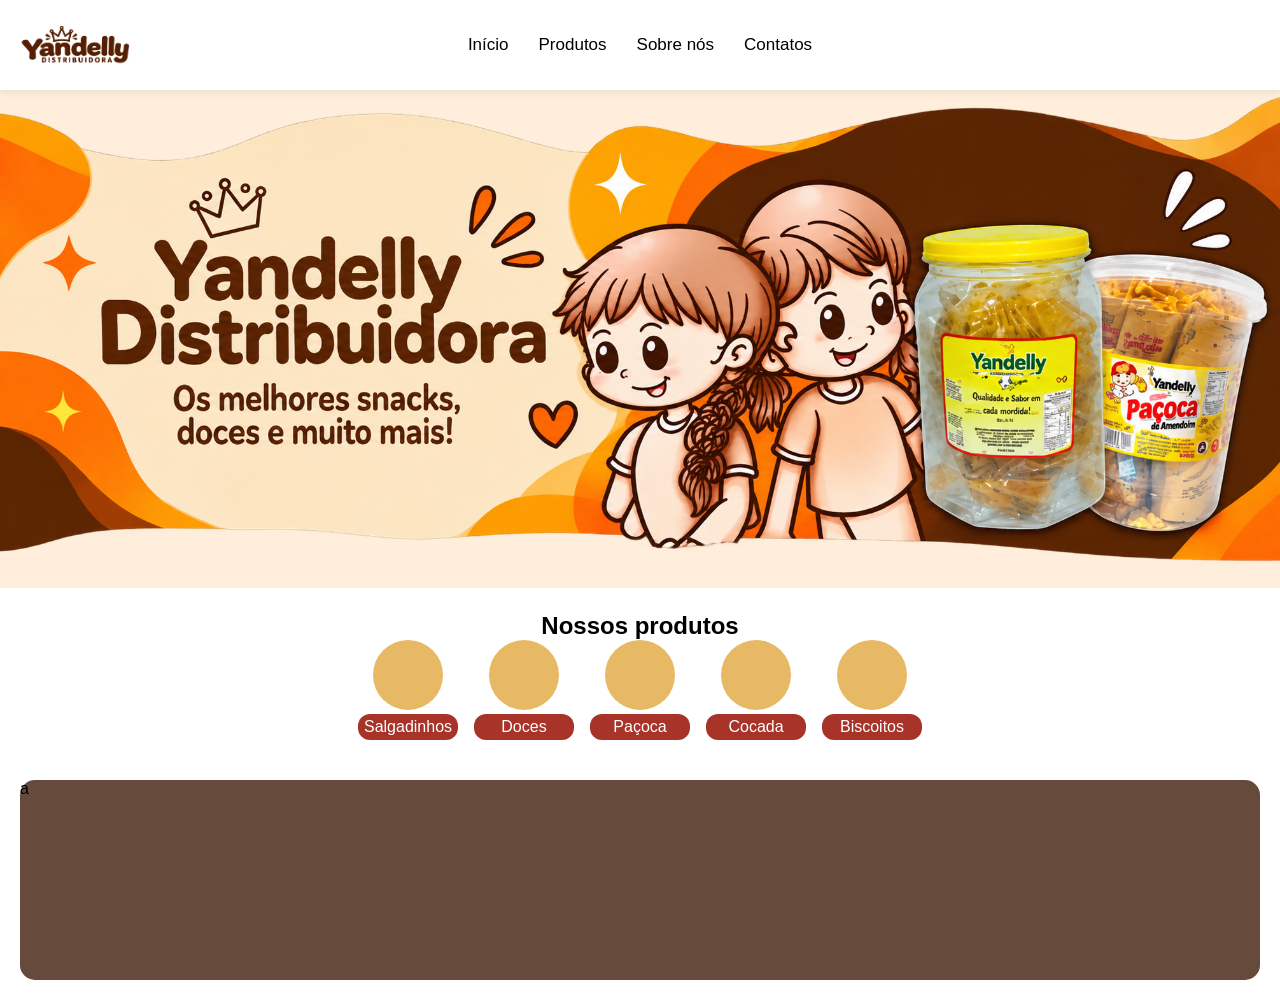
==== index.html @ afb9e77e "mudanças na página inicial" ====
<!DOCTYPE html>
<html lang="pt-br">
<head>
    <meta charset="UTF-8">
    <meta name="viewport" content="width=device-width, initial-scale=1.0">
    <link rel="stylesheet" href="style.css">
    <title></title>
</head>
<body>
    
    <header>
        <a href="index.html" class="logo-link"><img src="imagens/Logo Yanelly Distribuidora com Coroa.webp" alt="" id="logo"></a>
        <nav>
            <a href="./index.html" class="link-nav">Início</a>
            <a href="./" class="link-nav">Produtos</a>
            <a href="./sobrenos.html" class="link-nav">Sobre nós</a>
            <a href="./" class="link-nav">Contatos</a>
        </nav>
    </header>
    <main>
        <section>
           <img src="./imagens/Banner Yandelly_ Doces e Snacks.webp" id="banner"> 
        </section>
         <div class="container">
      <section id="categorias">
  <h2>Nossos produtos</h2>

  <ul class="categorias">
    <li>
      <span class="icone"></span>
      <span class="nome">Salgadinhos</span>
    </li>
    <li>
      <span class="icone"></span>
      <span class="nome">Doces</span>
    </li>
    <li>
      <span class="icone"></span>
      <span class="nome">Paçoca</span>
    </li>
    <li>
      <span class="icone"></span>
      <span class="nome">Cocada</span>
    </li>
    <li>
      <span class="icone"></span>
      <span class="nome">Biscoitos</span>
    </li>
  </ul>
</section>


        <section>
            <article id="ofertas">
                a
            </article>
        </section>
    </main>
    <footer>

    </footer>

    <script src="main.js"></script>
</body>
</html>
---- style.css ----
*{
    margin: 0;
    padding: 0;
    box-sizing: border-box;
}

body{
    background-color: #ffffff;
    padding-top: 90px;
    font-family: Arial, Helvetica, sans-serif;
}
header{
    background-color: #ffffff;
    display: flex;
    align-items: center;
    justify-content: center;
    position: fixed;
    top: 0;
    left: 0;
    width: 100%;
    height: 90px;
    z-index: 1000;
    box-shadow: 0 2px 8px rgb(0 0 0 / 8%);
}

.logo-link{
    position: absolute;
    left: 20px;
    top: 50%;
    transform: translateY(-50%);
}

nav{
    display: flex;
    gap: 20px;
    align-items: center;
}

#logo{
    width: 110px;
    height: auto;
    display: block;
}

.link-nav{
    text-decoration: none;
    color: rgb(0, 0, 0);   
    padding: 5px;
    align-items: center;
    font-size: 17px;
}

.link-nav:hover{
    background-color: hsl(32, 100%, 55%);
    color: white;
    border-radius: 10px;
    padding: 5px;
    
}

#banner{
    width: 100%;
    background-color: #FEEEDB;
}

h2{
    text-align: center;
}

#ofertas{
    background-color: #664b3c;
    margin: 20px;
    height: 200px;
    border-radius: 15px;
}

/*categorias*/
#categorias {
  padding: 20px;
  text-align: center;
}

.categorias {
  display: flex;
  justify-content: center;
  flex-wrap: wrap;
  gap: 16px;
  padding: 0;
  list-style: none;
}

.categorias li {
  width: 100px;
}

.categorias .icone {
  display: block;
  width: 70px;
  height: 70px;
  margin: 0 auto 4px;
  border-radius: 50%;
  background-color: #e7b965;
  font-size: 32px;
  line-height: 70px;
}

.categorias .nome {
  display: block;
  padding: 4px;
  border-radius: 12px;
  background-color: #a83329;
  color: white;
}
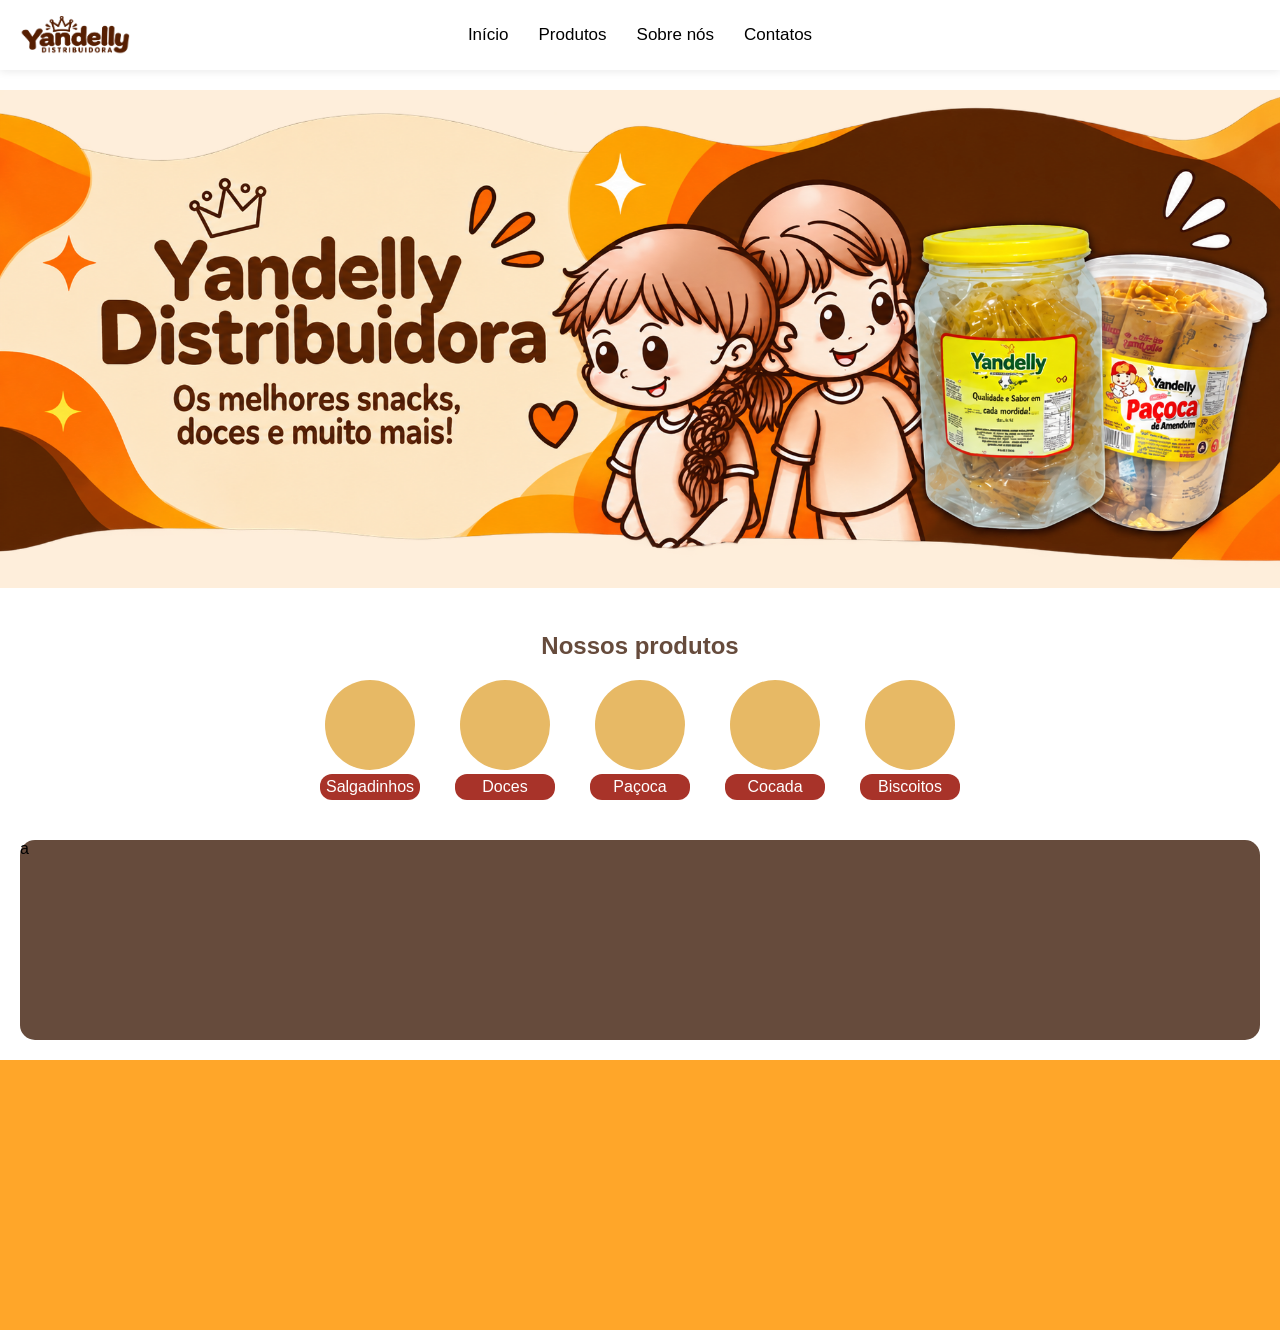
==== commit 5ff6b39a: "adiciona rodapé na página inicial" ====
--- a/index.html
+++ b/index.html
@@ -1,65 +1,70 @@
 <!DOCTYPE html>
 <html lang="pt-br">
+
 <head>
-    <meta charset="UTF-8">
-    <meta name="viewport" content="width=device-width, initial-scale=1.0">
-    <link rel="stylesheet" href="style.css">
-    <title></title>
+  <meta charset="UTF-8">
+  <meta name="viewport" content="width=device-width, initial-scale=1.0">
+  <link rel="stylesheet" href="style.css">
+  <title></title>
 </head>
+
 <body>
-    
-    <header>
-        <a href="index.html" class="logo-link"><img src="imagens/Logo Yanelly Distribuidora com Coroa.webp" alt="" id="logo"></a>
-        <nav>
-            <a href="./index.html" class="link-nav">Início</a>
-            <a href="./" class="link-nav">Produtos</a>
-            <a href="./sobrenos.html" class="link-nav">Sobre nós</a>
-            <a href="./" class="link-nav">Contatos</a>
-        </nav>
-    </header>
-    <main>
-        <section>
-           <img src="./imagens/Banner Yandelly_ Doces e Snacks.webp" id="banner"> 
-        </section>
-         <div class="container">
+
+  <header>
+    <a href="index.html" class="logo-link"><img src="imagens/Logo Yanelly Distribuidora com Coroa.webp" alt=""
+        id="logo"></a>
+    <nav>
+      <a href="./index.html" class="link-nav">Início</a>
+      <a href="./" class="link-nav">Produtos</a>
+      <a href="./sobrenos.html" class="link-nav">Sobre nós</a>
+      <a href="./" class="link-nav">Contatos</a>
+    </nav>
+  </header>
+  <main>
+    <section>
+      <img src="./imagens/Banner Yandelly_ Doces e Snacks.webp" id="banner">
+    </section>
+
+    <div class="container">
       <section id="categorias">
-  <h2>Nossos produtos</h2>
+        <h2 id="titulo-categorias">Nossos produtos</h2>
 
-  <ul class="categorias">
-    <li>
-      <span class="icone"></span>
-      <span class="nome">Salgadinhos</span>
-    </li>
-    <li>
-      <span class="icone"></span>
-      <span class="nome">Doces</span>
-    </li>
-    <li>
-      <span class="icone"></span>
-      <span class="nome">Paçoca</span>
-    </li>
-    <li>
-      <span class="icone"></span>
-      <span class="nome">Cocada</span>
-    </li>
-    <li>
-      <span class="icone"></span>
-      <span class="nome">Biscoitos</span>
-    </li>
-  </ul>
-</section>
+        <ul class="categorias">
+          <li>
+            <span class="icone"></span>
+            <span class="nome">Salgadinhos</span>
+          </li>
+          <li>
+            <span class="icone"></span>
+            <span class="nome">Doces</span>
+          </li>
+          <li>
+            <span class="icone"></span>
+            <span class="nome">Paçoca</span>
+          </li>
+          <li>
+            <span class="icone"></span>
+            <span class="nome">Cocada</span>
+          </li>
+          <li>
+            <span class="icone"></span>
+            <span class="nome">Biscoitos</span>
+          </li>
+        </ul>
+      </section>
 
 
-        <section>
-            <article id="ofertas">
-                a
-            </article>
-        </section>
-    </main>
-    <footer>
+      <section>
+        <article id="ofertas">
+          a
+        </article>
+      </section>
+  </main>
+  <footer>
 
-    </footer>
+  </footer>
 
-    <script src="main.js"></script>
+  <script src="main.js"></script>
 </body>
-</html>
+
+</html>
--- a/style.css
+++ b/style.css
@@ -18,7 +18,7 @@
     top: 0;
     left: 0;
     width: 100%;
-    height: 90px;
+    height: 70px;
     z-index: 1000;
     box-shadow: 0 2px 8px rgb(0 0 0 / 8%);
 }
@@ -51,7 +51,7 @@
 }
 
 .link-nav:hover{
-    background-color: hsl(32, 100%, 55%);
+    background-color: #ffa629;
     color: white;
     border-radius: 10px;
     padding: 5px;
@@ -84,7 +84,7 @@
   display: flex;
   justify-content: center;
   flex-wrap: wrap;
-  gap: 16px;
+  gap: 35px;
   padding: 0;
   list-style: none;
 }
@@ -95,13 +95,17 @@
 
 .categorias .icone {
   display: block;
-  width: 70px;
-  height: 70px;
+  width: 90px;
+  height: 90px;
   margin: 0 auto 4px;
   border-radius: 50%;
   background-color: #e7b965;
   font-size: 32px;
   line-height: 70px;
+}
+
+.categorias .icone:hover{
+    transform: scale(1.1);
 }
 
 .categorias .nome {
@@ -111,4 +115,14 @@
   background-color: #a83329;
   color: white;
 }
- + 
+#titulo-categorias{
+    margin: 20px 0 20px;
+    color: #664b3c;
+}
+
+/*-------rodapé------*/
+footer{
+    background-color: #ffa629;
+    height: 30vh;
+}
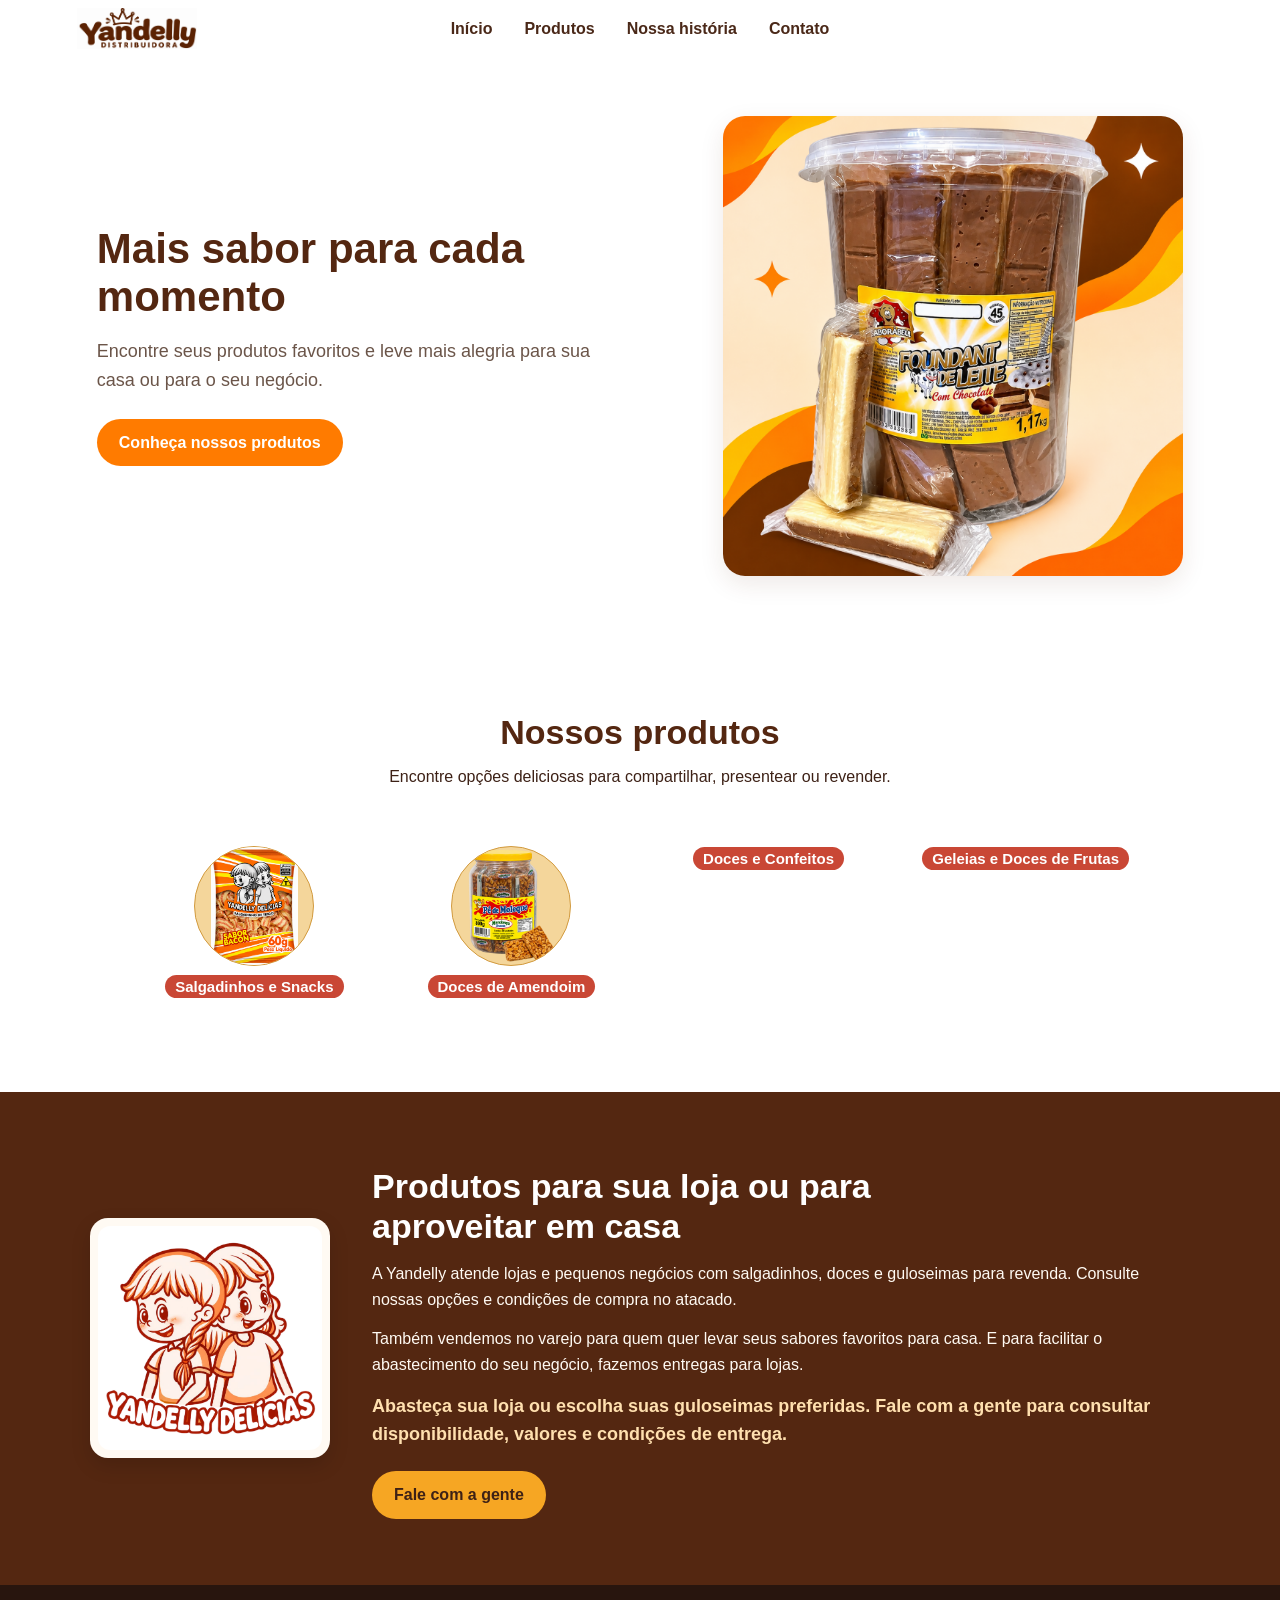
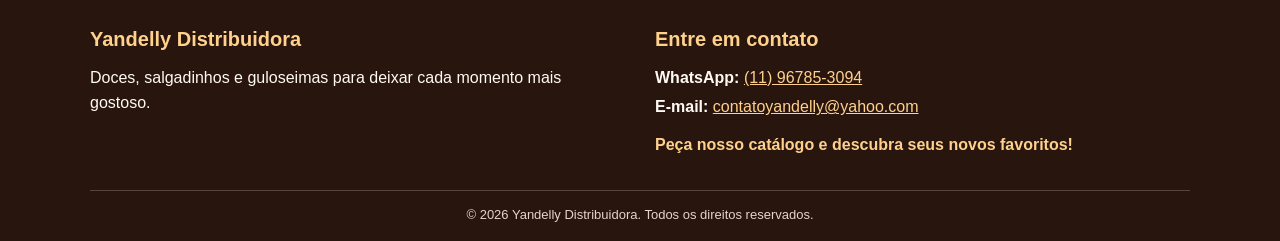
==== commit f0e75acd: "mudança na página inicial" ====
--- a/index.html
+++ b/index.html
@@ -1,70 +1,102 @@
 <!DOCTYPE html>
 <html lang="pt-br">
+<head>
+    <meta charset="UTF-8">
+    <meta name="viewport" content="width=device-width, initial-scale=1.0">
+    <meta name="description" content="Conheça os salgadinhos, doces e guloseimas da Yandelly Distribuidora.">
+    <link rel="shortcut icon" href="imagens/logo-favicon.png" type="image/x-icon">
+    <link rel="stylesheet" href="style.css">
+    <title>Yandelly Distribuidora | Doces e Snacks</title>
+</head>
+<body>
+    <header class="topo">
+        <a href="index.html#inicio" class="logo-link">
+            <img src="imagens/logo.png" alt="Yandelly Distribuidora" id="logo">
+        </a>
 
-<head>
-  <meta charset="UTF-8">
-  <meta name="viewport" content="width=device-width, initial-scale=1.0">
-  <link rel="stylesheet" href="style.css">
-  <title></title>
-</head>
+        <nav>
+            <a href="index.html#inicio" class="link-nav">Início</a>
+            <a href="produtos.html" class="link-nav">Produtos</a>
+            <a href="sobrenos.html" class="link-nav">Nossa história</a>
+            <a href="contato.html" class="link-nav">Contato</a>
+        </nav>
+    </header>
 
-<body>
+    <main>
+        <section class="inicio" id="inicio">
+            <div class="texto-inicio">
+                <h1>Mais sabor para cada momento</h1>
+                <p class="descricao-inicio">Encontre seus produtos favoritos e leve mais alegria para sua casa ou para o seu negócio.</p>
+                <a href="produtos.html" class="botao">Conheça nossos produtos</a>
+            </div>
 
-  <header>
-    <a href="index.html" class="logo-link"><img src="imagens/Logo Yanelly Distribuidora com Coroa.webp" alt=""
-        id="logo"></a>
-    <nav>
-      <a href="./index.html" class="link-nav">Início</a>
-      <a href="./" class="link-nav">Produtos</a>
-      <a href="./sobrenos.html" class="link-nav">Sobre nós</a>
-      <a href="./" class="link-nav">Contatos</a>
-    </nav>
-  </header>
-  <main>
-    <section>
-      <img src="./imagens/Banner Yandelly_ Doces e Snacks.webp" id="banner">
-    </section>
+            <div class="imagem-inicio">
+                <img src="imagens/Pote de Chocolate em Fundo Vibrante.png" alt="Pote de fondant de leite com chocolate da Yandelly">
+            </div>
+        </section>
 
-    <div class="container">
-      <section id="categorias">
-        <h2 id="titulo-categorias">Nossos produtos</h2>
+        <section class="secao-produtos" id="produtos">
+            <div class="titulo-secao">
+                <h2>Nossos produtos</h2>
+                <p>Encontre opções deliciosas para compartilhar, presentear ou revender.</p>
+            </div>
 
-        <ul class="categorias">
-          <li>
-            <span class="icone"></span>
-            <span class="nome">Salgadinhos</span>
-          </li>
-          <li>
-            <span class="icone"></span>
-            <span class="nome">Doces</span>
-          </li>
-          <li>
-            <span class="icone"></span>
-            <span class="nome">Paçoca</span>
-          </li>
-          <li>
-            <span class="icone"></span>
-            <span class="nome">Cocada</span>
-          </li>
-          <li>
-            <span class="icone"></span>
-            <span class="nome">Biscoitos</span>
-          </li>
-        </ul>
-      </section>
+            <ul class="categorias">
+                <li>
+                    <a class="categoria-link" href="produtos.html#salgadinhos">
+                        <img class="categoria-foto" src="imagens/yandelly-bacon.png" alt="Salgadinho de trigo sabor bacon">
+                        <span class="categoria-nome">Salgadinhos e Snacks</span>
+                    </a>
+                </li>
+                <li>
+                    <a class="categoria-link" href="produtos.html#amendoim">
+                        <img class="categoria-foto" src="imagens/Pote de Pé de Moleque Mendonça Sweets.png" alt="Pote de pé de moleque">
+                        <span class="categoria-nome">Doces de Amendoim</span>
+                    </a>
+                </li>
+                <li>
+                    <a class="categoria-link" href="produtos.html#confeitos">
+                        <span class="categoria-nome">Doces e Confeitos</span>
+                    </a>
+                </li>
+                <li>
+                    <a class="categoria-link" href="produtos.html#frutas">
+                        <span class="categoria-nome">Geleias e Doces de Frutas</span>
+                    </a>
+                </li>
+            </ul>
+        </section>
 
+        <section class="servicos" id="servicos">
+            <div class="servicos-conteudo">
+                <div class="imagem-empresa">
+                    <img src="imagens/logo-desenho.png" alt="Ilustração que representa a marca Yandelly">
+                </div>
+                <div class="texto-servicos">
+                    <h2>Produtos para sua loja ou para aproveitar em casa</h2>
+                    <p>A Yandelly atende lojas e pequenos negócios com salgadinhos, doces e guloseimas para revenda. Consulte nossas opções e condições de compra no atacado.</p>
+                    <p>Também vendemos no varejo para quem quer levar seus sabores favoritos para casa. E para facilitar o abastecimento do seu negócio, fazemos entregas para lojas.</p>
+                    <p class="frase-venda">Abasteça sua loja ou escolha suas guloseimas preferidas. Fale com a gente para consultar disponibilidade, valores e condições de entrega.</p>
+                    <a href="contato.html" class="botao botao-claro">Fale com a gente</a>
+                </div>
+            </div>
+        </section>
+    </main>
 
-      <section>
-        <article id="ofertas">
-          a
-        </article>
-      </section>
-  </main>
-  <footer>
-
-  </footer>
-
-  <script src="main.js"></script>
+    <footer id="contato">
+        <div class="rodape-conteudo">
+            <div>
+                <h2>Yandelly Distribuidora</h2>
+                <p>Doces, salgadinhos e guloseimas para deixar cada momento mais gostoso.</p>
+            </div>
+            <div class="contatos">
+                <h2>Entre em contato</h2>
+                <p><strong>WhatsApp:</strong> <a href="https://wa.me/5511967853094">(11) 96785-3094</a></p>
+                <p><strong>E-mail:</strong> <a href="mailto:contatoyandelly@yahoo.com">contatoyandelly@yahoo.com</a></p>
+                <p class="convite">Peça nosso catálogo e descubra seus novos favoritos!</p>
+            </div>
+        </div>
+        <p class="copyright">© 2026 Yandelly Distribuidora. Todos os direitos reservados.</p>
+    </footer>
 </body>
-
-</html>+</html>
--- a/style.css
+++ b/style.css
@@ -1,128 +1,406 @@
-*{
+* {
     margin: 0;
     padding: 0;
     box-sizing: border-box;
 }
 
-body{
+
+body {
     background-color: #ffffff;
-    padding-top: 90px;
+    color: #3d2116;
     font-family: Arial, Helvetica, sans-serif;
-}
-header{
+    line-height: 1.6;
+}
+
+/* Mantém o topo no mesmo tom creme do banner. */
+.topo {
     background-color: #ffffff;
+    display: grid;
+    align-items: center;
+    justify-content: space-between;
+    gap: 24px;
+    grid-template-columns: 1fr auto 1fr;
+    padding: 8px 6%;
+    position: sticky;
+    top: 0;
+    z-index: 10;
+}
+
+.logo-link {
+    display: block;
+    grid-column: 1;
+}
+
+#logo {
+    display: block;
+    width: 120px;
+    height: auto;
+}
+
+nav {
     display: flex;
     align-items: center;
+    gap: 12px;
+}
+
+.topo nav {
+    grid-column: 2;
+    justify-self: center;
+}
+
+.link-nav {
+    color: #4a2818;
+    font-size: 16px;
+    font-weight: bold;
+    padding: 8px 10px;
+    text-decoration: none;
+}
+
+.link-nav:hover {
+    background-color: #ff9100;
+    border-radius: 15px;
+    color: #ffffff;
+}
+
+.inicio {
+    align-items: center;
+    display: grid;
+    gap: 48px;
+    grid-template-columns: 1fr 1fr;
+    margin: 0 auto;
+    max-width: 1240px;
+    padding: 58px 6%;
+}
+
+.texto-inicio {
+    max-width: 500px;
+}
+
+.texto-inicio h1 {
+    color: #542711;
+    font-size: 42px;
+    line-height: 1.15;
+    margin-bottom: 16px;
+}
+
+.descricao-inicio {
+    color: #6b5549;
+    font-size: 18px;
+    margin-bottom: 24px;
+}
+
+.imagem-inicio {
+    justify-self: end;
+    max-width: 460px;
+    width: 100%;
+}
+
+.imagem-inicio img {
+    display: block;
+    width: 100%;
+    height: auto;
+    border-radius: 22px;
+    box-shadow: 0 8px 24px #5427111a;
+}
+
+.botao {
+    background-color: #ff7b00;
+    border-radius: 24px;
+    color: #ffffff;
+    display: inline-block;
+    font-weight: bold;
+    padding: 11px 22px;
+    text-decoration: none;
+}
+
+.botao:hover {
+    background-color: #70290d;
+}
+
+.secao-produtos {
+    margin: 0 auto;
+    max-width: 1200px;
+    padding: 70px 6%;
+}
+
+.titulo-secao {
+    margin: 0 auto 34px;
+    max-width: 650px;
+    text-align: center;
+}
+
+.titulo-secao h2,
+.servicos h2 {
+    color: #542711;
+    font-size: 34px;
+    line-height: 1.2;
+    margin: 8px 0 12px;
+}
+
+.categorias {
+    border-radius: 20px;
+    display: grid;
+    gap: 18px;
+    grid-template-columns: repeat(4, 1fr);
+    list-style: none;
+    padding: 22px 18px;
+}
+
+.categorias li {
+    display: flex;
     justify-content: center;
-    position: fixed;
-    top: 0;
-    left: 0;
+}
+
+.categoria-link {
+    display: block;
+    text-decoration: none;
+}
+
+.categoria-foto {
+    background-color: #f4d69b;
+    border: 1px solid #d29b40;
+    border-radius: 50%;
+    display: block;
+    height: 120px;
+    margin: 0 auto 8px;
+    object-fit: contain;
+    width: 120px;
+}
+
+.categoria-nome {
+    background-color: #c94735;
+    border-radius: 18px;
+    color: #ffffff;
+    font-size: 15px;
+    font-weight: bold;
+    min-width: 110px;
+    padding: 3px 10px;
+    text-align: center;
+}
+
+.categoria-link:hover .categoria-nome {
+    background-color: #ff7b00;
+}
+
+
+
+.servicos {
+    background-color: #542711;
+    color: #fffaf3;
+    padding: 66px 6%;
+}
+
+.servicos-conteudo {
+    align-items: center;
+    display: grid;
+    gap: 42px;
+    grid-template-columns: 240px 1fr;
+    margin: 0 auto;
+    max-width: 1100px;
+}
+
+.imagem-empresa {
+    background-color: #fffaf3;
+    border-radius: 18px;
+    box-shadow: 0 8px 20px #00000022;
+    height: 240px;
+    overflow: hidden;
+    padding: 8px;
+    width: 240px;
+}
+
+.imagem-empresa img {
+    border-radius: 12px;
+    display: block;
+    height: 100%;
+    object-fit: cover;
+    object-position: center;
     width: 100%;
-    height: 70px;
-    z-index: 1000;
-    box-shadow: 0 2px 8px rgb(0 0 0 / 8%);
-}
-
-.logo-link{
-    position: absolute;
-    left: 20px;
-    top: 50%;
-    transform: translateY(-50%);
-}
-
-nav{
-    display: flex;
-    gap: 20px;
-    align-items: center;
-}
-
-#logo{
-    width: 110px;
-    height: auto;
-    display: block;
-}
-
-.link-nav{
-    text-decoration: none;
-    color: rgb(0, 0, 0);   
-    padding: 5px;
-    align-items: center;
-    font-size: 17px;
-}
-
-.link-nav:hover{
-    background-color: #ffa629;
-    color: white;
-    border-radius: 10px;
-    padding: 5px;
-    
-}
-
-#banner{
-    width: 100%;
-    background-color: #FEEEDB;
-}
-
-h2{
+}
+
+.texto-servicos {
+    margin: 0;
+    max-width: 850px;
+}
+
+.servicos h2 {
+    color: #ffffff;
+    max-width: 620px;
+}
+
+.texto-servicos > p {
+    margin: 14px 0;
+}
+
+.frase-venda {
+    color: #ffe0af;
+    font-size: 18px;
+    font-weight: bold;
+}
+
+.botao-claro {
+    background-color: #f6a623;
+    color: #3d2116;
+    margin-top: 8px;
+}
+
+.botao-claro:hover {
+    background-color: #ffd18d;
+}
+
+footer {
+    background-color: #28150e;
+    color: #fffaf3;
+    padding: 38px 6% 16px;
+}
+
+footer a {
+    color: #ffd18d;
+}
+
+.rodape-conteudo {
+    display: grid;
+    gap: 30px;
+    grid-template-columns: 1fr 1fr;
+    margin: 0 auto;
+    max-width: 1100px;
+}
+
+.rodape-conteudo h2 {
+    color: #ffd18d;
+    font-size: 20px;
+    margin-bottom: 10px;
+}
+
+.contatos p {
+    margin: 4px 0;
+}
+
+.convite {
+    color: #ffd18d;
+    font-weight: bold;
+    margin-top: 12px !important;
+}
+
+.copyright {
+    border-top: 1px solid #ffffff33;
+    color: #e5d5c9;
+    font-size: 13px;
+    margin: 28px auto 0;
+    max-width: 1100px;
+    padding-top: 14px;
     text-align: center;
 }
 
-#ofertas{
-    background-color: #664b3c;
-    margin: 20px;
-    height: 200px;
-    border-radius: 15px;
-}
-
-/*categorias*/
-#categorias {
-  padding: 20px;
-  text-align: center;
-}
-
-.categorias {
-  display: flex;
-  justify-content: center;
-  flex-wrap: wrap;
-  gap: 35px;
-  padding: 0;
-  list-style: none;
-}
-
-.categorias li {
-  width: 100px;
-}
-
-.categorias .icone {
-  display: block;
-  width: 90px;
-  height: 90px;
-  margin: 0 auto 4px;
-  border-radius: 50%;
-  background-color: #e7b965;
-  font-size: 32px;
-  line-height: 70px;
-}
-
-.categorias .icone:hover{
-    transform: scale(1.1);
-}
-
-.categorias .nome {
-  display: block;
-  padding: 4px;
-  border-radius: 12px;
-  background-color: #a83329;
-  color: white;
-}
- 
-#titulo-categorias{
-    margin: 20px 0 20px;
-    color: #664b3c;
-}
-
-/*-------rodapé------*/
-footer{
-    background-color: #ffa629;
-    height: 30vh;
-}+@media (max-width: 850px) {
+    .inicio {
+        gap: 30px;
+        grid-template-columns: 1fr;
+        padding: 44px 8%;
+    }
+
+    .texto-inicio {
+        margin: 0 auto;
+        max-width: 600px;
+        text-align: center;
+    }
+
+    .texto-inicio h1 {
+        font-size: 36px;
+    }
+
+    .imagem-inicio {
+        justify-self: center;
+        max-width: 420px;
+    }
+
+    .servicos-conteudo {
+        gap: 24px;
+        grid-template-columns: 200px 1fr;
+    }
+
+    .imagem-empresa {
+        height: 200px;
+        width: 200px;
+    }
+
+}
+
+@media (max-width: 760px) {
+    .categorias {
+        grid-template-columns: repeat(2, 1fr);
+    }
+}
+
+@media (max-width: 600px) {
+    .topo {
+        display: flex;
+        flex-direction: column;
+        gap: 4px;
+        padding: 8px 12px;
+    }
+
+    #logo {
+        width: 110px;
+    }
+
+    nav {
+        flex-wrap: wrap;
+        gap: 2px;
+        justify-content: center;
+    }
+
+    .link-nav {
+        font-size: 14px;
+        padding: 6px 8px;
+    }
+
+    .inicio {
+        gap: 24px;
+        padding: 34px 6%;
+    }
+
+    .texto-inicio h1 {
+        font-size: 30px;
+    }
+
+    .descricao-inicio {
+        font-size: 16px;
+    }
+
+    .imagem-inicio {
+        max-width: 400px;
+    }
+
+    .secao-produtos {
+        padding: 48px 6%;
+    }
+
+    .titulo-secao h2,
+    .servicos h2 {
+        font-size: 28px;
+    }
+
+    .categorias {
+        grid-template-columns: repeat(2, 1fr);
+    }
+
+    .servicos {
+        padding: 48px 7%;
+    }
+
+    .servicos-conteudo {
+        grid-template-columns: 1fr;
+        text-align: center;
+    }
+
+    .imagem-empresa {
+        height: 180px;
+        margin: 0 auto;
+        width: 180px;
+    }
+
+    .rodape-conteudo {
+        grid-template-columns: 1fr;
+    }
+}
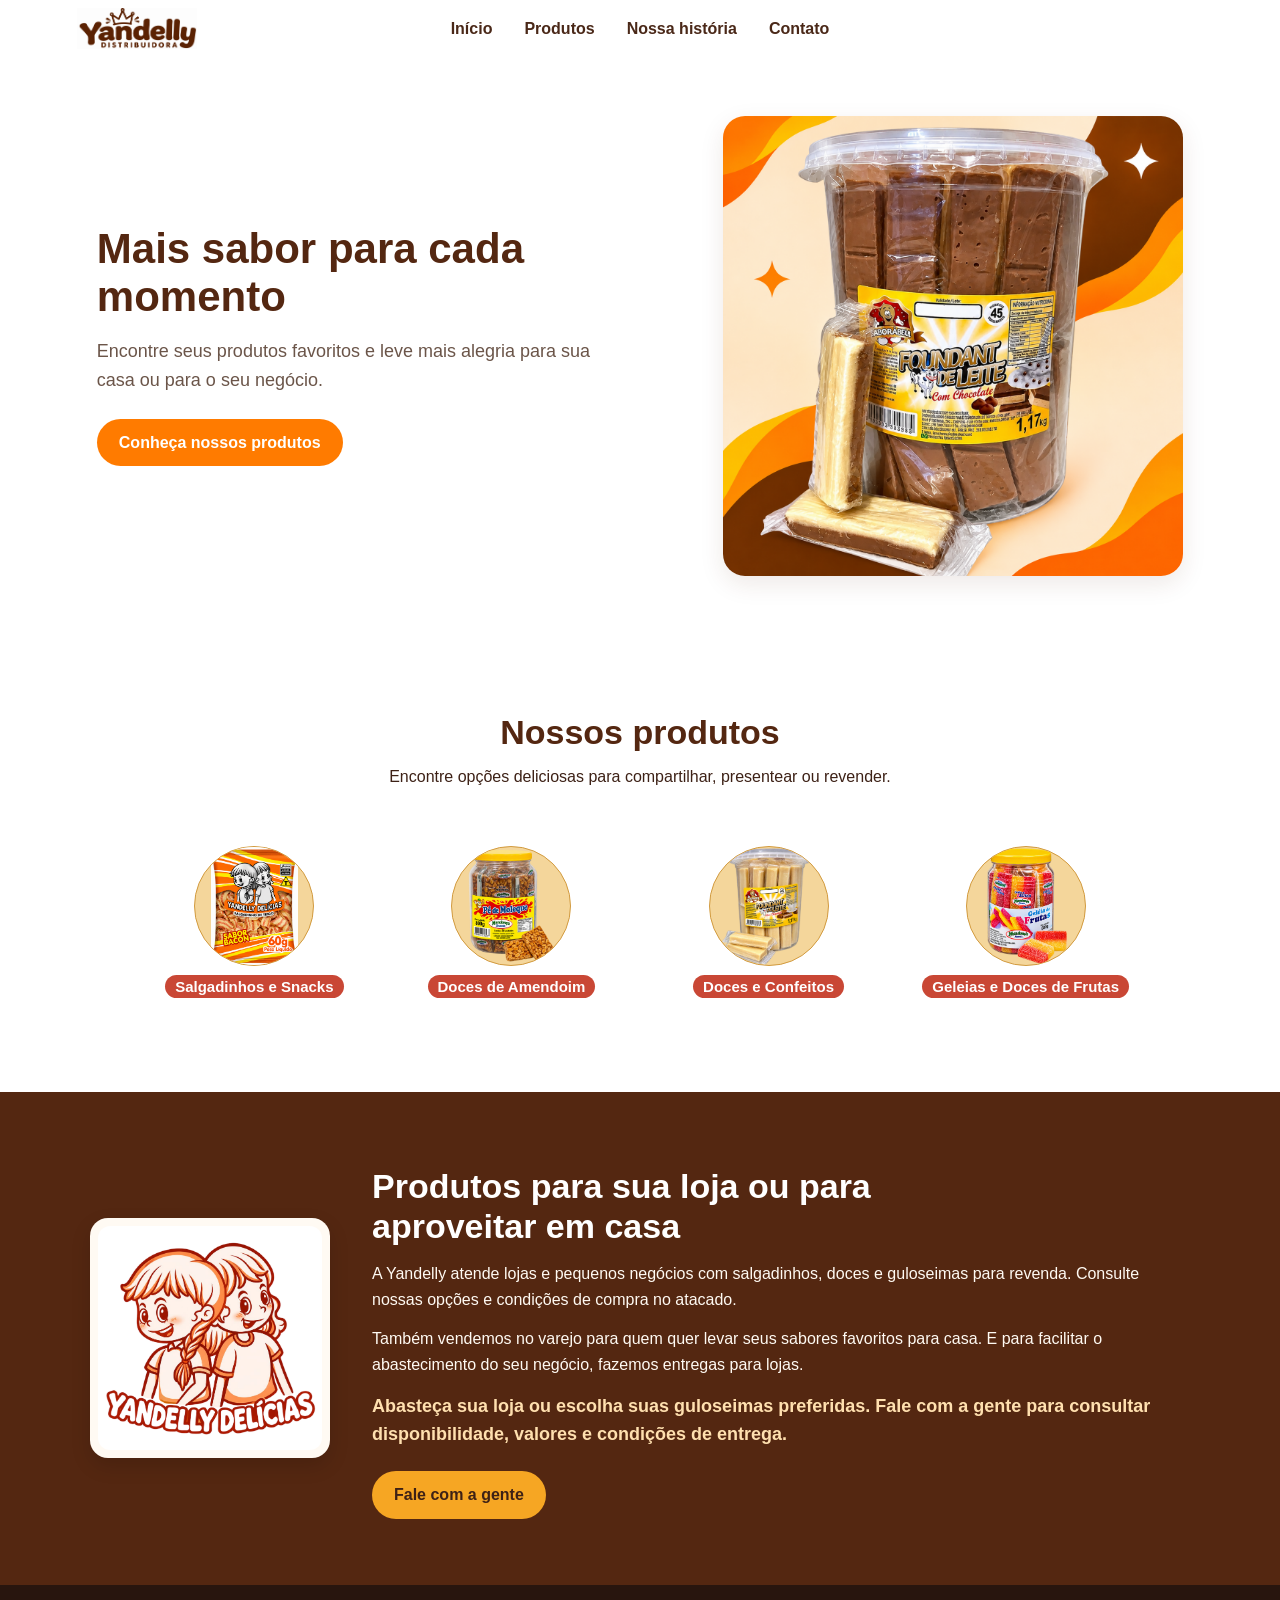
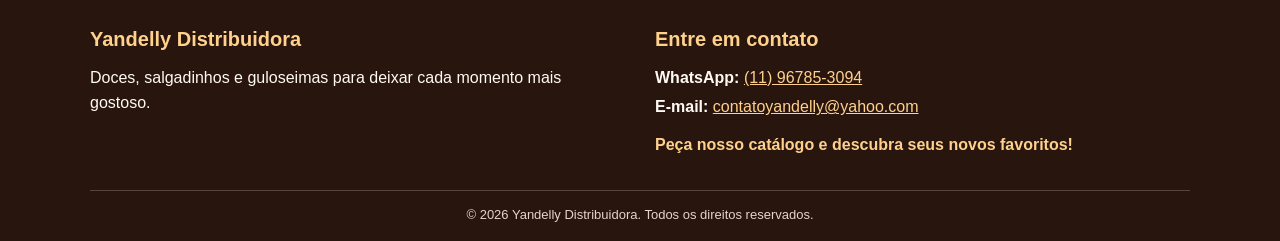
==== commit 961e11ea: "adiciona duas ultimas imagens na tela inicial" ====
--- a/index.html
+++ b/index.html
@@ -56,11 +56,13 @@
                 </li>
                 <li>
                     <a class="categoria-link" href="produtos.html#confeitos">
+                        <img class="categoria-foto" src="imagens/Pote de Fondant de Leite SABORABEL.png" alt="Pote de pé de moleque">
                         <span class="categoria-nome">Doces e Confeitos</span>
                     </a>
                 </li>
                 <li>
                     <a class="categoria-link" href="produtos.html#frutas">
+                      <img class="categoria-foto" src="imagens/Pote de Geleia de Frutas Colorida.png" alt="Pote de pé de moleque">
                         <span class="categoria-nome">Geleias e Doces de Frutas</span>
                     </a>
                 </li>
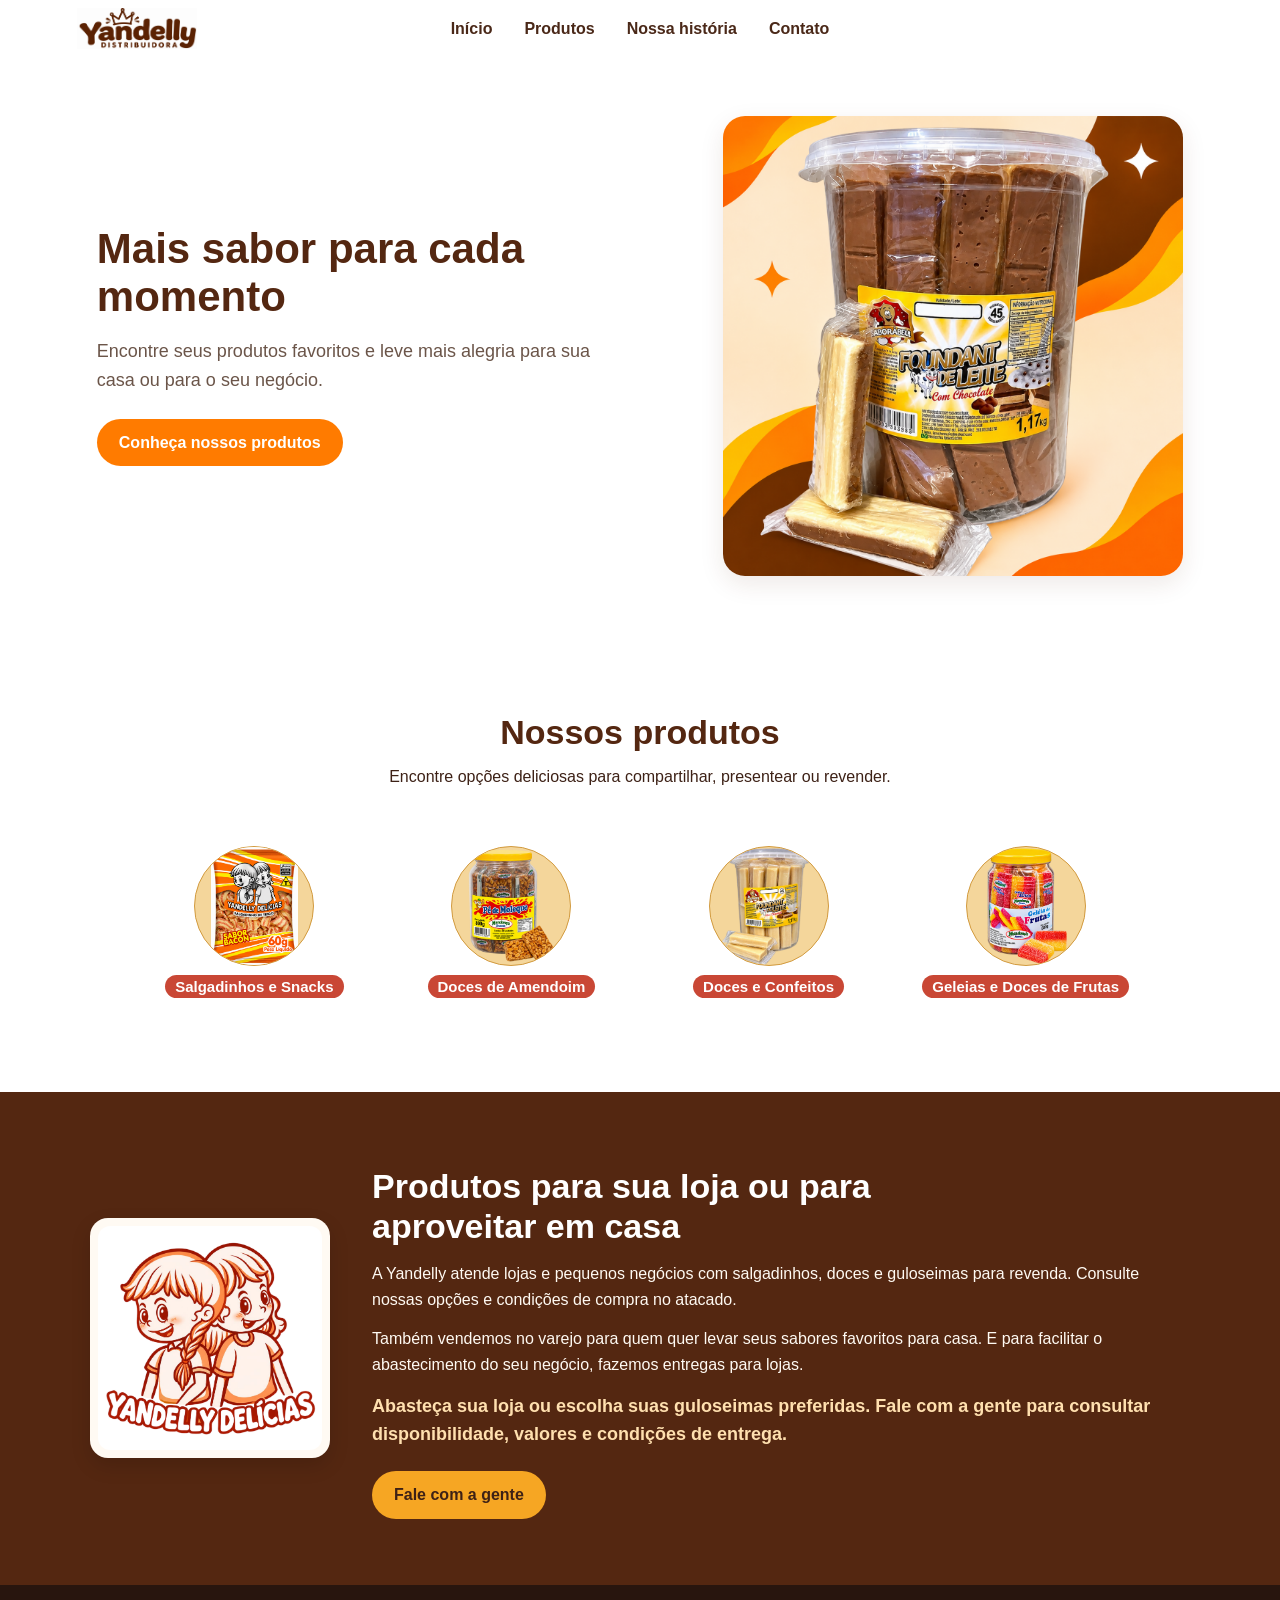
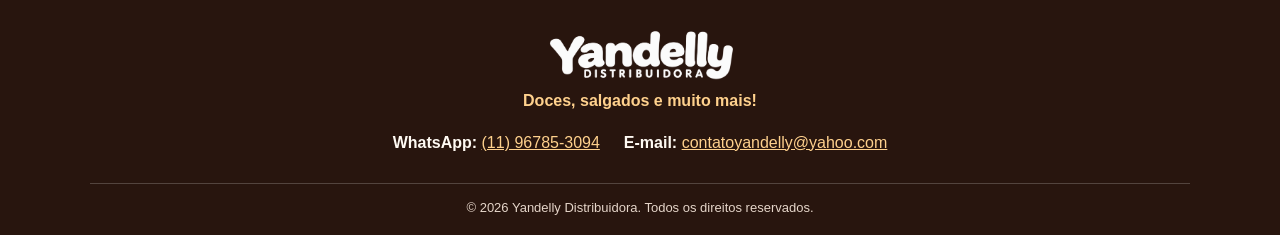
==== commit b29a4f0b: "centraliza rodapé" ====
--- a/index.html
+++ b/index.html
@@ -85,18 +85,12 @@
         </section>
     </main>
 
-    <footer id="contato">
-        <div class="rodape-conteudo">
-            <div>
-                <h2>Yandelly Distribuidora</h2>
-                <p>Doces, salgadinhos e guloseimas para deixar cada momento mais gostoso.</p>
-            </div>
-            <div class="contatos">
-                <h2>Entre em contato</h2>
-                <p><strong>WhatsApp:</strong> <a href="https://wa.me/5511967853094">(11) 96785-3094</a></p>
-                <p><strong>E-mail:</strong> <a href="mailto:contatoyandelly@yahoo.com">contatoyandelly@yahoo.com</a></p>
-                <p class="convite">Peça nosso catálogo e descubra seus novos favoritos!</p>
-            </div>
+    <footer class="rodape" id="contato">
+        <img class="logo-rodape" src="imagens/Logo Yandelly Distribuidora em Branco.png" alt="Yandelly Distribuidora">
+        <p class="frase-rodape">Doces, salgados e muito mais!</p>
+        <div class="informacoes-rodape">
+            <p><strong>WhatsApp:</strong> <a href="https://wa.me/5511967853094">(11) 96785-3094</a></p>
+            <p><strong>E-mail:</strong> <a href="mailto:contatoyandelly@yahoo.com">contatoyandelly@yahoo.com</a></p>
         </div>
         <p class="copyright">© 2026 Yandelly Distribuidora. Todos os direitos reservados.</p>
     </footer>
--- a/style.css
+++ b/style.css
@@ -1,3 +1,4 @@
+
 * {
     margin: 0;
     padding: 0;
@@ -12,7 +13,7 @@
     line-height: 1.6;
 }
 
-/* Mantém o topo no mesmo tom creme do banner. */
+/*-----navbar----*/
 .topo {
     background-color: #ffffff;
     display: grid;
@@ -62,6 +63,7 @@
     color: #ffffff;
 }
 
+/*----banner------*/
 .inicio {
     align-items: center;
     display: grid;
@@ -103,6 +105,7 @@
     box-shadow: 0 8px 24px #5427111a;
 }
 
+/*------botões----*/
 .botao {
     background-color: #ff7b00;
     border-radius: 24px;
@@ -117,6 +120,7 @@
     background-color: #70290d;
 }
 
+/*----categorias-------*/
 .secao-produtos {
     margin: 0 auto;
     max-width: 1200px;
@@ -167,6 +171,10 @@
     width: 120px;
 }
 
+.categoria-foto:hover{
+    background-color: #ff7b00;
+    transition: all 0.5s;
+}
 .categoria-nome {
     background-color: #c94735;
     border-radius: 18px;
@@ -178,12 +186,17 @@
     text-align: center;
 }
 
+.categoria-link:hover{
+    transform: scale(1.1);
+    transition: all 0.5s;
+}
 .categoria-link:hover .categoria-nome {
     background-color: #ff7b00;
 }
 
 
 
+/*----serviços-------*/
 .servicos {
     background-color: #542711;
     color: #fffaf3;
@@ -248,38 +261,37 @@
     background-color: #ffd18d;
 }
 
+/*----rodapé----*/
 footer {
     background-color: #28150e;
     color: #fffaf3;
-    padding: 38px 6% 16px;
+    padding: 30px 6% 16px;
+    text-align: center;
+}
+
+.logo-rodape {
+    display: block;
+    height: auto;
+    margin: 0 auto 8px;
+    max-width: 100%;
+    width: 190px;
+}
+
+.frase-rodape {
+    color: #ffd18d;
+    font-weight: bold;
+    margin-bottom: 16px;
+}
+
+.informacoes-rodape {
+    display: flex;
+    flex-wrap: wrap;
+    gap: 8px 24px;
+    justify-content: center;
 }
 
 footer a {
     color: #ffd18d;
-}
-
-.rodape-conteudo {
-    display: grid;
-    gap: 30px;
-    grid-template-columns: 1fr 1fr;
-    margin: 0 auto;
-    max-width: 1100px;
-}
-
-.rodape-conteudo h2 {
-    color: #ffd18d;
-    font-size: 20px;
-    margin-bottom: 10px;
-}
-
-.contatos p {
-    margin: 4px 0;
-}
-
-.convite {
-    color: #ffd18d;
-    font-weight: bold;
-    margin-top: 12px !important;
 }
 
 .copyright {
@@ -292,6 +304,7 @@
     text-align: center;
 }
 
+/*----coiso para cllr e tablet----*/
 @media (max-width: 850px) {
     .inicio {
         gap: 30px;
@@ -400,7 +413,4 @@
         width: 180px;
     }
 
-    .rodape-conteudo {
-        grid-template-columns: 1fr;
-    }
-}
+}
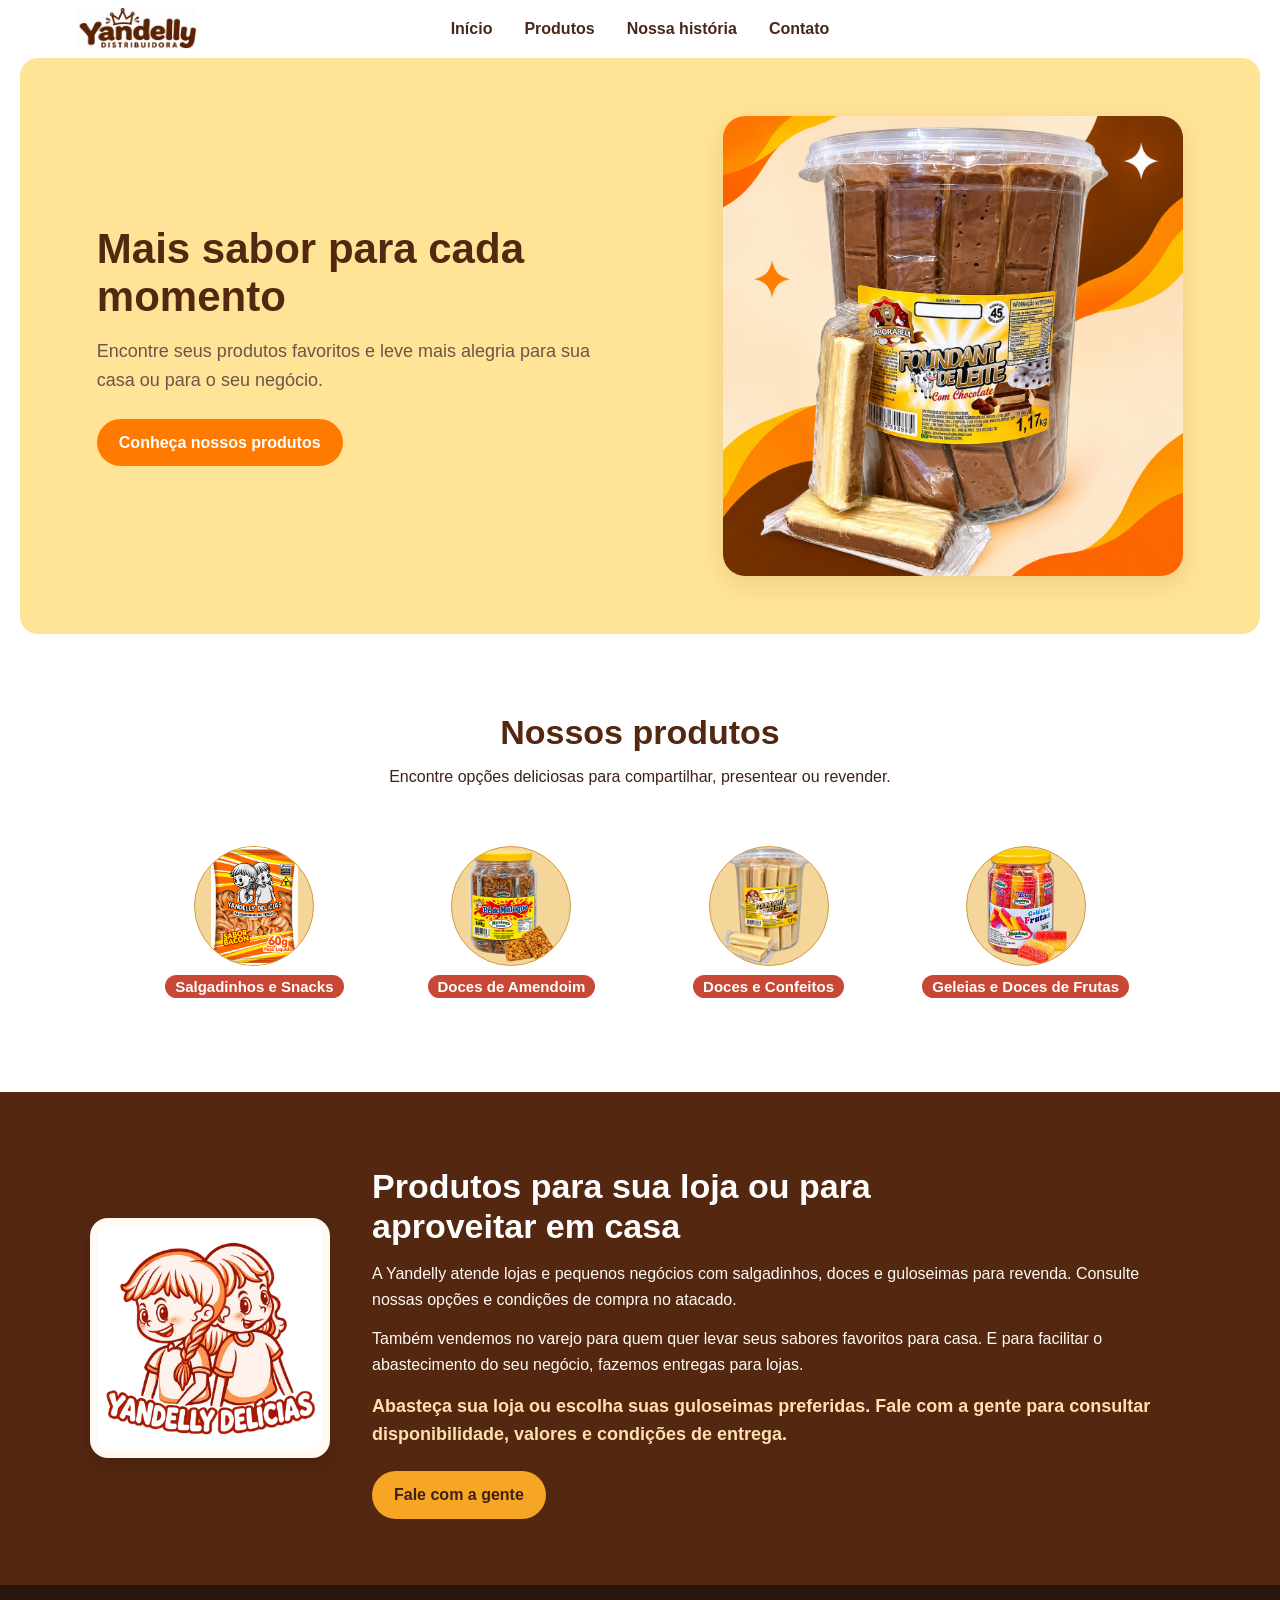
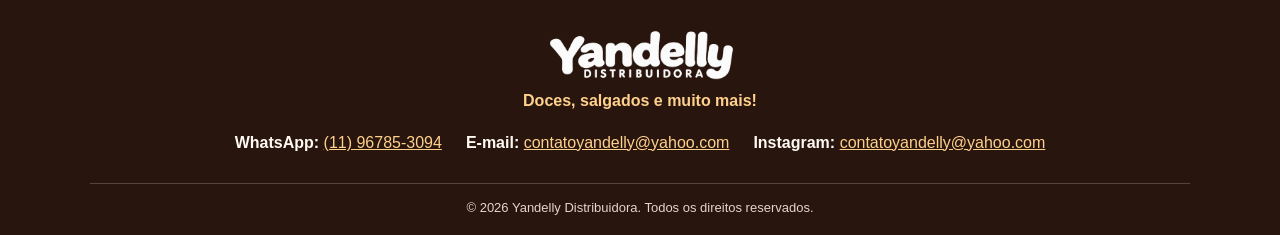
==== commit a18e9f36: "finalização da aba produtos" ====
--- a/index.html
+++ b/index.html
@@ -6,7 +6,7 @@
     <meta name="description" content="Conheça os salgadinhos, doces e guloseimas da Yandelly Distribuidora.">
     <link rel="shortcut icon" href="imagens/logo-favicon.png" type="image/x-icon">
     <link rel="stylesheet" href="style.css">
-    <title>Yandelly Distribuidora | Doces e Snacks</title>
+    <title>Yandelly</title>
 </head>
 <body>
     <header class="topo">
@@ -91,6 +91,7 @@
         <div class="informacoes-rodape">
             <p><strong>WhatsApp:</strong> <a href="https://wa.me/5511967853094">(11) 96785-3094</a></p>
             <p><strong>E-mail:</strong> <a href="mailto:contatoyandelly@yahoo.com">contatoyandelly@yahoo.com</a></p>
+            <p><strong>Instagram:</strong> <a href="https://www.instagram.com/yandelly.distribuidora?knvt=MWVpbGprZXo4NzFvMg==">contatoyandelly@yahoo.com</a></p>
         </div>
         <p class="copyright">© 2026 Yandelly Distribuidora. Todos os direitos reservados.</p>
     </footer>
--- a/style.css
+++ b/style.css
@@ -70,8 +70,10 @@
     gap: 48px;
     grid-template-columns: 1fr 1fr;
     margin: 0 auto;
-    max-width: 1240px;
+    width: 1240px;
     padding: 58px 6%;
+    background-color: rgb(255, 227, 150) ;
+    border-radius: 18px;
 }
 
 .texto-inicio {
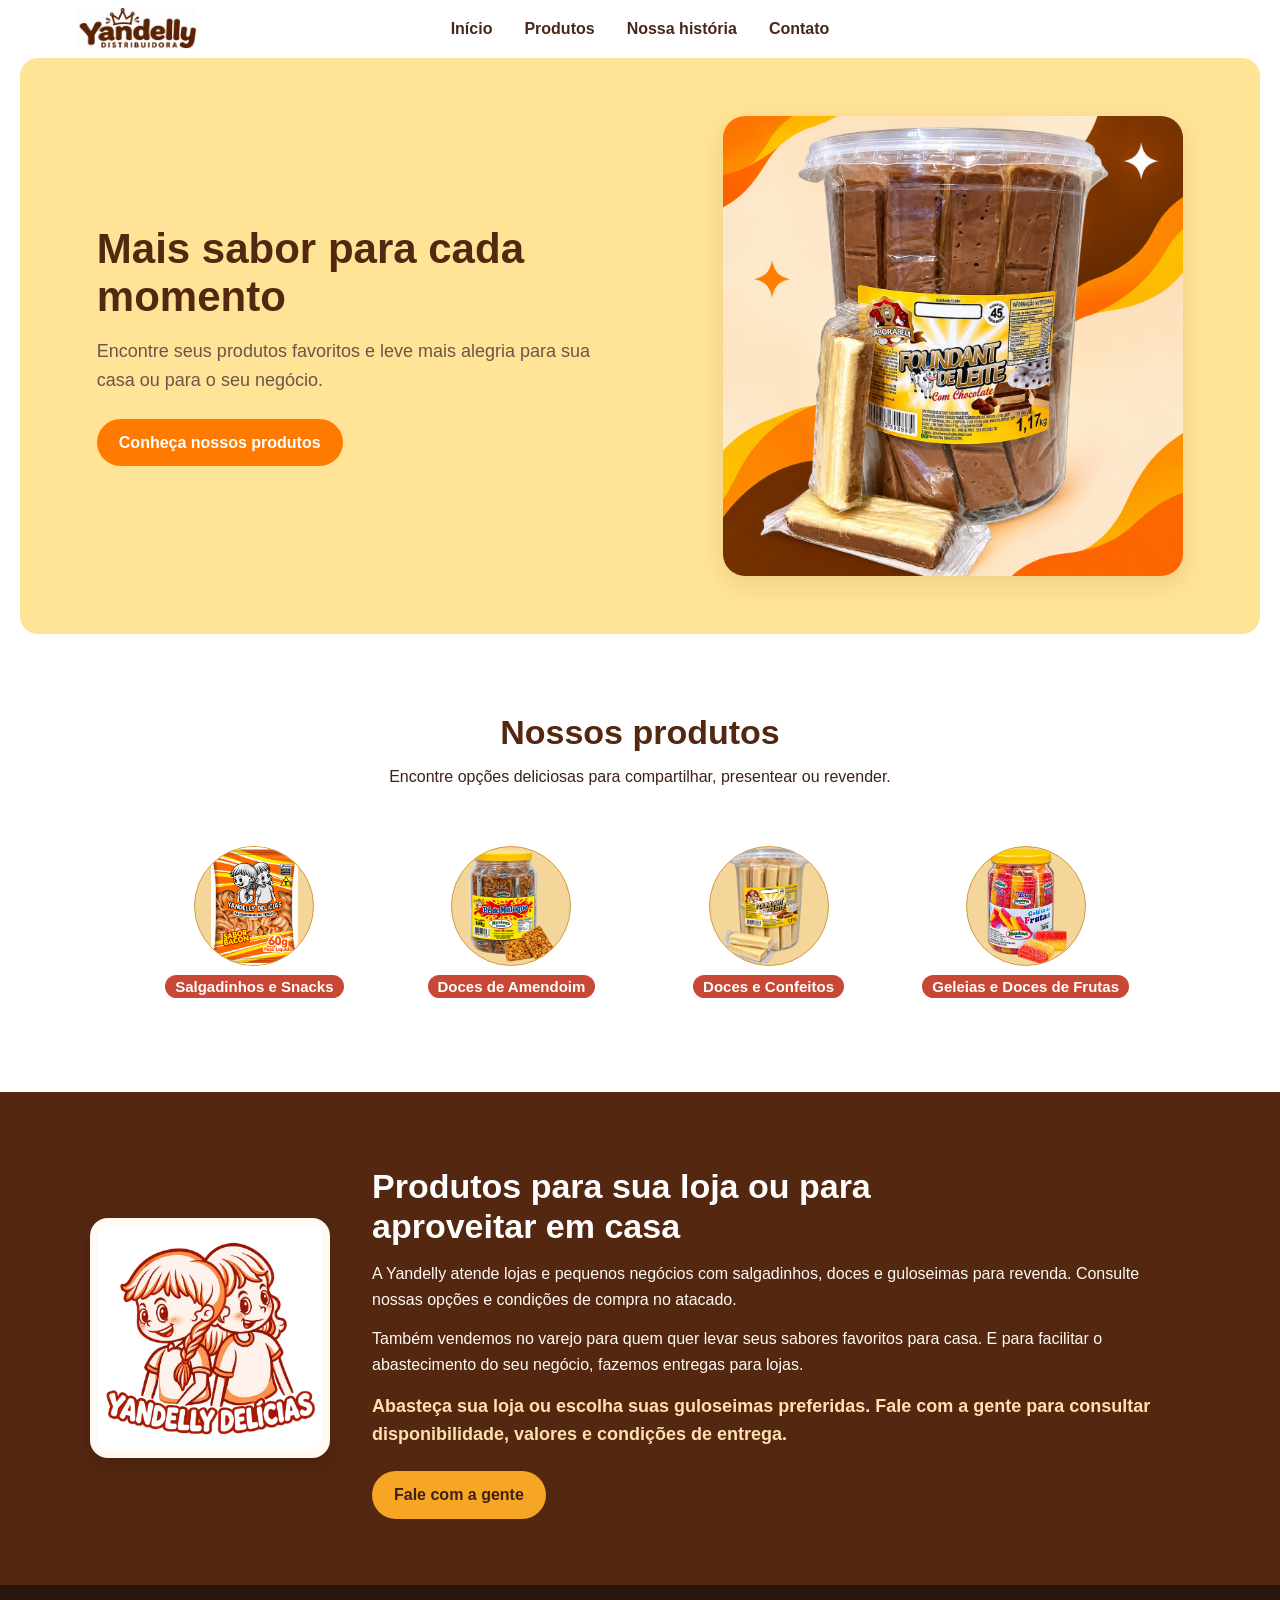
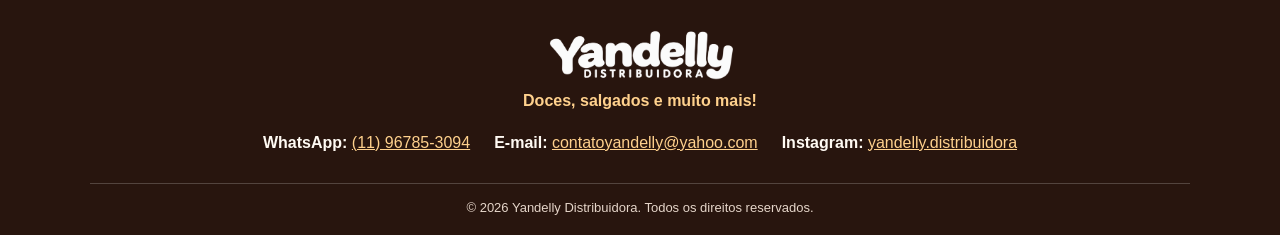
==== commit 6560707f: "correção do instagram no rodapé" ====
--- a/index.html
+++ b/index.html
@@ -91,7 +91,7 @@
         <div class="informacoes-rodape">
             <p><strong>WhatsApp:</strong> <a href="https://wa.me/5511967853094">(11) 96785-3094</a></p>
             <p><strong>E-mail:</strong> <a href="mailto:contatoyandelly@yahoo.com">contatoyandelly@yahoo.com</a></p>
-            <p><strong>Instagram:</strong> <a href="https://www.instagram.com/yandelly.distribuidora?knvt=MWVpbGprZXo4NzFvMg==">contatoyandelly@yahoo.com</a></p>
+            <p><strong>Instagram:</strong> <a href="https://www.instagram.com/yandelly.distribuidora?knvt=MWVpbGprZXo4NzFvMg==">yandelly.distribuidora</a></p>
         </div>
         <p class="copyright">© 2026 Yandelly Distribuidora. Todos os direitos reservados.</p>
     </footer>
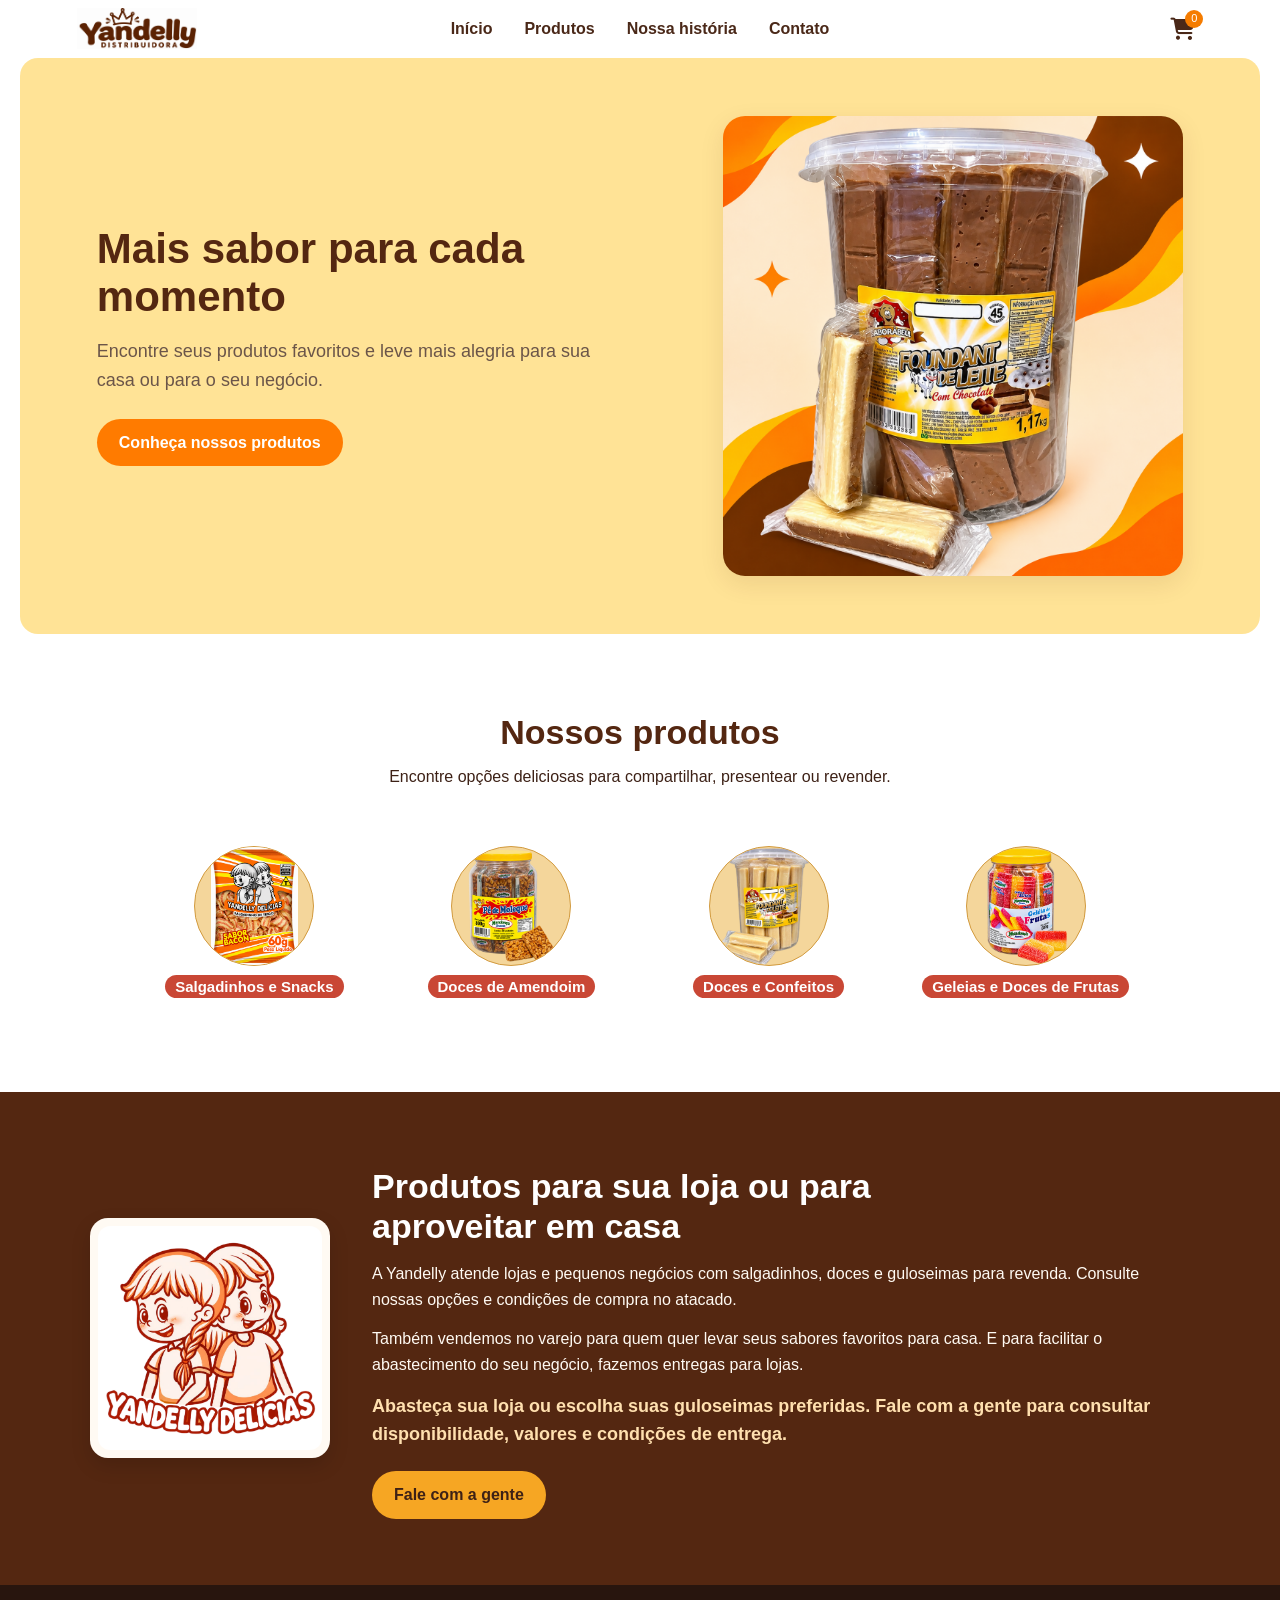
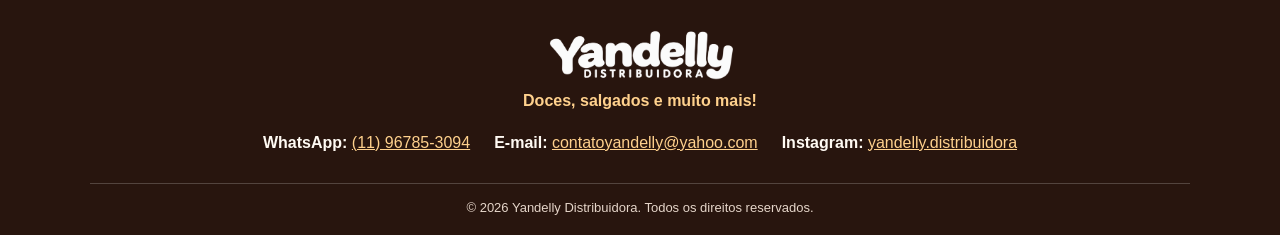
==== commit b16b2170: "adiciona funcionalidade de carrinho" ====
--- a/index.html
+++ b/index.html
@@ -5,6 +5,7 @@
     <meta name="viewport" content="width=device-width, initial-scale=1.0">
     <meta name="description" content="Conheça os salgadinhos, doces e guloseimas da Yandelly Distribuidora.">
     <link rel="shortcut icon" href="imagens/logo-favicon.png" type="image/x-icon">
+    <link rel="stylesheet" href="https://cdnjs.cloudflare.com/ajax/libs/font-awesome/6.7.2/css/all.min.css">
     <link rel="stylesheet" href="style.css">
     <title>Yandelly</title>
 </head>
@@ -20,6 +21,10 @@
             <a href="sobrenos.html" class="link-nav">Nossa história</a>
             <a href="contato.html" class="link-nav">Contato</a>
         </nav>
+        <a class="icone-carrinho" href="produtos.html#todos" aria-label="Carrinho de compras" title="Carrinho de compras">
+            <i class="fa-solid fa-cart-shopping" aria-hidden="true"></i>
+            <span class="contador-carrinho" id="contador-carrinho" aria-live="polite">0</span>
+        </a>
     </header>
 
     <main>
@@ -95,5 +100,6 @@
         </div>
         <p class="copyright">© 2026 Yandelly Distribuidora. Todos os direitos reservados.</p>
     </footer>
+    <script src="Javascript/main.js"></script>
 </body>
 </html>
--- a/style.css
+++ b/style.css
@@ -49,6 +49,37 @@
     justify-self: center;
 }
 
+.icone-carrinho {
+    align-items: center;
+    color: #4a2818;
+    display: flex;
+    font-size: 22px;
+    grid-column: 3;
+    justify-self: end;
+    padding: 8px;
+    text-decoration: none;
+    position: relative;
+}
+
+.contador-carrinho {
+    align-items: center;
+    background-color: #f57c00;
+    border-radius: 50%;
+    color: #ffffff;
+    display: flex;
+    font-size: 11px;
+    height: 18px;
+    justify-content: center;
+    min-width: 18px;
+    position: absolute;
+    right: 0;
+    top: 0;
+}
+
+.icone-carrinho:hover {
+    color: #ff9100;
+}
+
 .link-nav {
     color: #4a2818;
     font-size: 16px;
@@ -70,7 +101,8 @@
     gap: 48px;
     grid-template-columns: 1fr 1fr;
     margin: 0 auto;
-    width: 1240px;
+    max-width: 1240px;
+    width: 100%;
     padding: 58px 6%;
     background-color: rgb(255, 227, 150) ;
     border-radius: 18px;
@@ -353,6 +385,13 @@
         flex-direction: column;
         gap: 4px;
         padding: 8px 12px;
+        position: relative;
+    }
+
+    .icone-carrinho {
+        position: absolute;
+        right: 12px;
+        top: 16px;
     }
 
     #logo {
@@ -397,7 +436,7 @@
     }
 
     .categorias {
-        grid-template-columns: repeat(2, 1fr);
+        grid-template-columns: 1fr;
     }
 
     .servicos {
